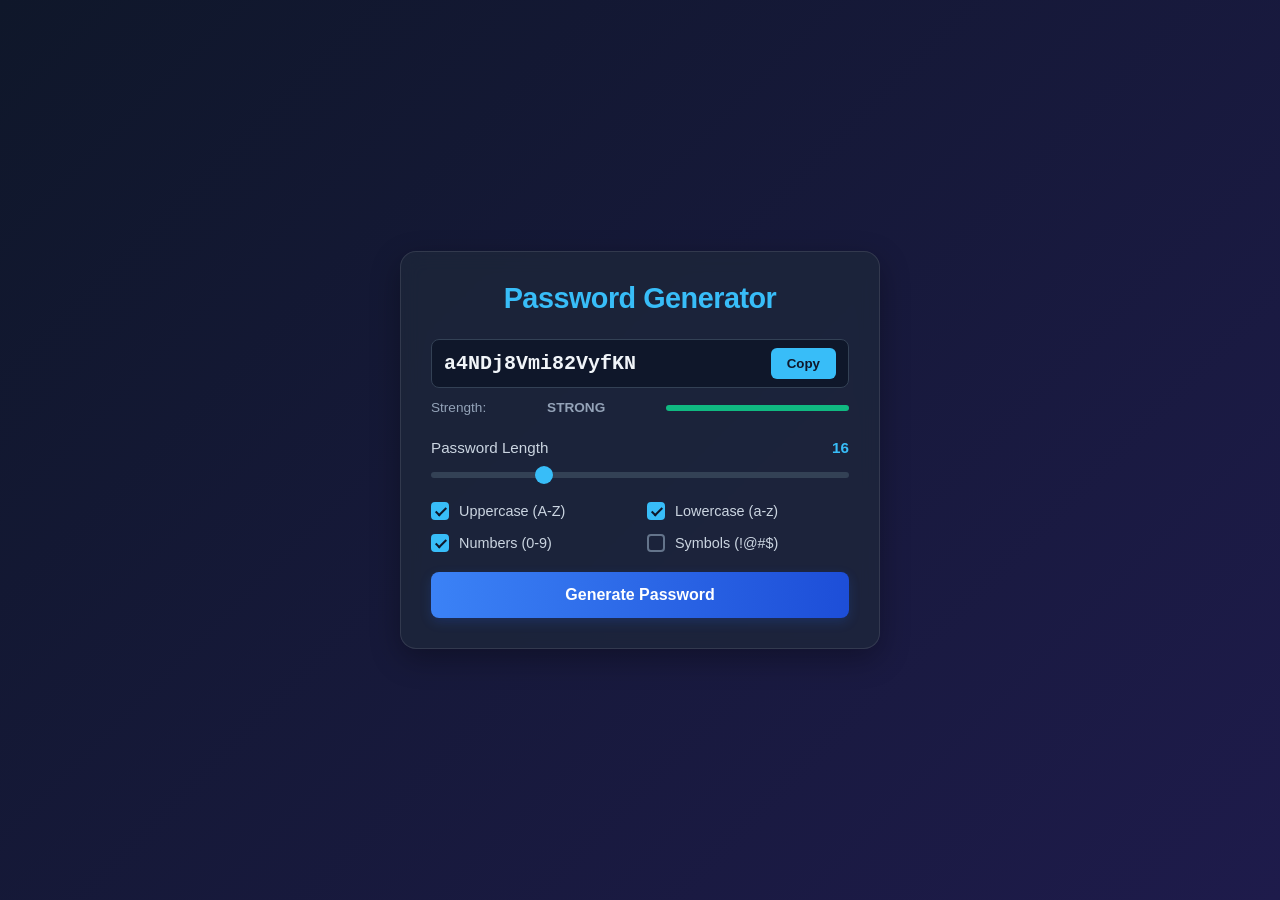
==== src/index.html @ b7ec7d81 "Folder manage" ====
<!DOCTYPE html>
<html lang="en">
<head>
    <meta charset="UTF-8">
    <meta name="viewport" content="width=device-width, initial-scale=1.0">
    <title>Password Generator</title>
    <link rel="stylesheet" href="style.css">
    <link rel="icon" href="Password.png" type="image/png">
</head>
<body>

    <div class="container">
        <div class="generator-card">
            <h2>Password Generator</h2>
            
            <div class="display-container">
                <input type="text" id="password-display" readonly placeholder="Click Generate or change options">
                <button id="copy-btn" title="Copy to Clipboard">
                    <span id="copy-text">Copy</span>
                </button>
            </div>

            <div class="strength-container">
                <span>Strength:</span>
                <span id="strength-text">Weak</span>
                <div class="strength-meter">
                    <div id="strength-bar"></div>
                </div>
            </div>

            <div class="controls">
                <div class="control-group">
                    <div class="slider-header">
                        <label for="length-slider">Password Length</label>
                        <span id="length-val">16</span>
                    </div>
                    <input type="range" id="length-slider" min="4" max="50" value="16">
                </div>

                <div class="options-grid">
                    <label class="option-checkbox">
                        <input type="checkbox" id="uppercase" checked>
                        <span class="custom-check"></span>
                        Uppercase (A-Z)
                    </label>
                    
                    <label class="option-checkbox">
                        <input type="checkbox" id="lowercase" checked>
                        <span class="custom-check"></span>
                        Lowercase (a-z)
                    </label>
                    
                    <label class="option-checkbox">
                        <input type="checkbox" id="numbers" checked>
                        <span class="custom-check"></span>
                        Numbers (0-9)
                    </label>
                    
                    <label class="option-checkbox">
                        <input type="checkbox" id="symbols">
                        <span class="custom-check"></span>
                        Symbols (!@#$)
                    </label>
                </div>

                <p id="error-message" class="error-hidden">Please select at least one character type!</p>

                <button id="generate-btn" class="btn-primary">Generate Password</button>
            </div>
        </div>
    </div>

    <script src="script.js"></script>
</body>
</html>
---- src/style.css ----
/* --- Global Styles & Reset --- */
* {
    box-sizing: border-box;
    margin: 0;
    padding: 0;
    font-family: 'Segoe UI', Tahoma, Geneva, Verdana, sans-serif;
}

body {
    background: linear-gradient(135deg, #0f172a 0%, #1e1b4b 100%);
    min-height: 100vh;
    display: flex;
    justify-content: center;
    align-items: center;
    padding: 20px;
    color: #f8fafc;
}

/* --- Container & Card Layout --- */
.container {
    width: 100%;
    max-width: 480px;
}

.generator-card {
    background: rgba(30, 41, 59, 0.7);
    backdrop-filter: blur(10px);
    border: 1px solid rgba(255, 255, 255, 0.1);
    padding: 30px;
    border-radius: 16px;
    box-shadow: 0 10px 30px rgba(0, 0, 0, 0.3);
}

h2 {
    text-align: center;
    margin-bottom: 24px;
    font-size: 1.8rem;
    font-weight: 600;
    letter-spacing: -0.5px;
    color: #38bdf8;
}

/* --- Password Display Area --- */
.display-container {
    display: flex;
    background: #0f172a;
    border-radius: 8px;
    padding: 8px 12px;
    margin-bottom: 12px;
    border: 1px solid #334155;
    align-items: center;
}

#password-display {
    flex: 1;
    background: transparent;
    border: none;
    outline: none;
    color: #f1f5f9;
    font-family: 'Courier New', Courier, monospace;
    font-size: 1.25rem;
    font-weight: bold;
    padding-right: 10px;
    width: 100%;
}

#copy-btn {
    background: #38bdf8;
    color: #0f172a;
    border: none;
    padding: 8px 16px;
    border-radius: 6px;
    font-weight: 600;
    cursor: pointer;
    transition: all 0.2s ease;
    white-space: nowrap;
}

#copy-btn:hover {
    background: #0ea5e9;
    transform: scale(1.03);
}

#copy-btn:active {
    transform: scale(0.97);
}

/* --- Password Strength Indicator --- */
.strength-container {
    display: flex;
    align-items: center;
    justify-content: space-between;
    font-size: 0.85rem;
    margin-bottom: 24px;
    color: #94a3b8;
}

#strength-text {
    font-weight: bold;
    text-transform: uppercase;
}

.strength-meter {
    flex: 0.6;
    height: 6px;
    background: #334155;
    border-radius: 3px;
    overflow: hidden;
}

#strength-bar {
    height: 100%;
    width: 0%;
    background: #ef4444;
    transition: all 0.3s ease-in-out;
}

/* --- Controls & Inputs --- */
.control-group {
    margin-bottom: 20px;
}

.slider-header {
    display: flex;
    justify-content: space-between;
    margin-bottom: 8px;
    color: #cbd5e1;
    font-size: 0.95rem;
}

#length-val {
    color: #38bdf8;
    font-weight: bold;
}

/* Range Slider Custom Styling */
input[type="range"] {
    -webkit-appearance: none;
    width: 100%;
    height: 6px;
    background: #334155;
    border-radius: 5px;
    outline: none;
}

input[type="range"]::-webkit-slider-thumb {
    -webkit-appearance: none;
    width: 18px;
    height: 18px;
    border-radius: 50%;
    background: #38bdf8;
    cursor: pointer;
    transition: transform 0.1s;
}

input[type="range"]::-webkit-slider-thumb:hover {
    transform: scale(1.2);
}

/* --- Options Checkbox Grid --- */
.options-grid {
    display: grid;
    grid-template-columns: 1fr 1fr;
    gap: 14px;
    margin-bottom: 20px;
}

.option-checkbox {
    display: flex;
    align-items: center;
    cursor: pointer;
    user-select: none;
    color: #cbd5e1;
    font-size: 0.9rem;
}

.option-checkbox input {
    display: none; /* Hide standard input */
}

/* Custom Checkbox Design */
.custom-check {
    width: 18px;
    height: 18px;
    border: 2px solid #64748b;
    border-radius: 4px;
    margin-right: 10px;
    display: inline-block;
    position: relative;
    transition: all 0.2s ease;
}

.option-checkbox input:checked + .custom-check {
    background: #38bdf8;
    border-color: #38bdf8;
}

.option-checkbox input:checked + .custom-check::after {
    content: "";
    position: absolute;
    left: 5px;
    top: 1px;
    width: 4px;
    height: 9px;
    border: solid #0f172a;
    border-width: 0 2px 2px 0;
    transform: rotate(45deg);
}

/* --- Error Messaging --- */
#error-message {
    color: #f87171;
    font-size: 0.85rem;
    margin-bottom: 15px;
    text-align: center;
    transition: all 0.3s ease;
}

.error-hidden {
    visibility: hidden;
    opacity: 0;
    height: 0;
    margin-bottom: 0 !important;
}

/* --- Main CTA Button --- */
.btn-primary {
    width: 100%;
    background: linear-gradient(90deg, #3b82f6 0%, #1d4ed8 100%);
    color: white;
    border: none;
    padding: 14px;
    border-radius: 8px;
    font-size: 1rem;
    font-weight: 600;
    cursor: pointer;
    box-shadow: 0 4px 12px rgba(37, 99, 235, 0.2);
    transition: all 0.2s ease;
}

.btn-primary:hover {
    background: linear-gradient(90deg, #60a5fa 0%, #2563eb 100%);
    box-shadow: 0 6px 16px rgba(37, 99, 235, 0.4);
}

.btn-primary:active {
    transform: scale(0.98);
}

/* --- Responsive Adjustments --- */
@media (max-width: 400px) {
    .options-grid {
        grid-template-columns: 1fr;
        gap: 10px;
    }
    
    .generator-card {
        padding: 20px;
    }
}
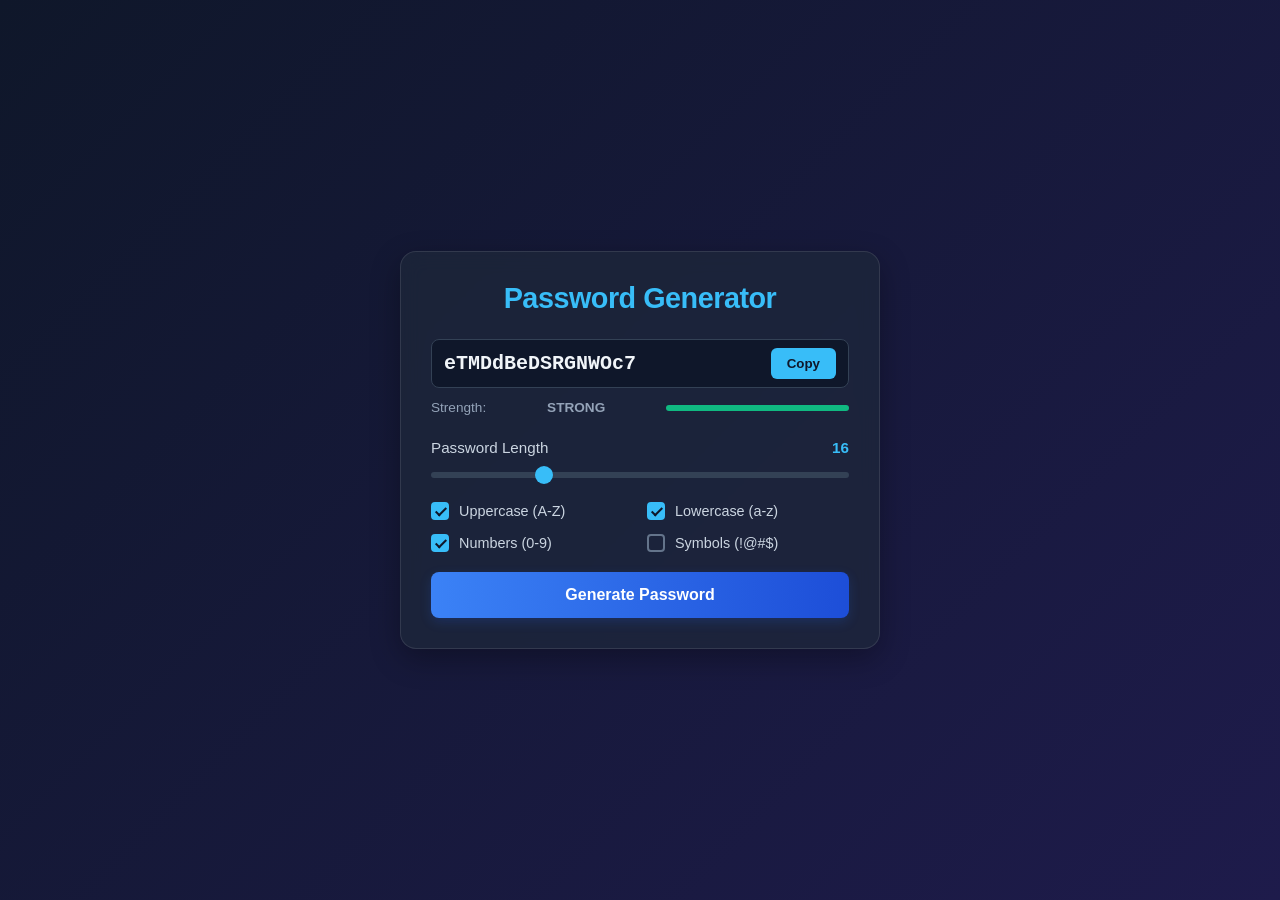
==== commit c148681b: "icon change" ====
--- a/src/index.html
+++ b/src/index.html
@@ -3,9 +3,12 @@
 <head>
     <meta charset="UTF-8">
     <meta name="viewport" content="width=device-width, initial-scale=1.0">
+    
     <title>Password Generator</title>
+
     <link rel="stylesheet" href="style.css">
-    <link rel="icon" href="Password.png" type="image/png">
+
+    <link rel="icon" href="Favicon.png" type="image/png">
 </head>
 <body>
 
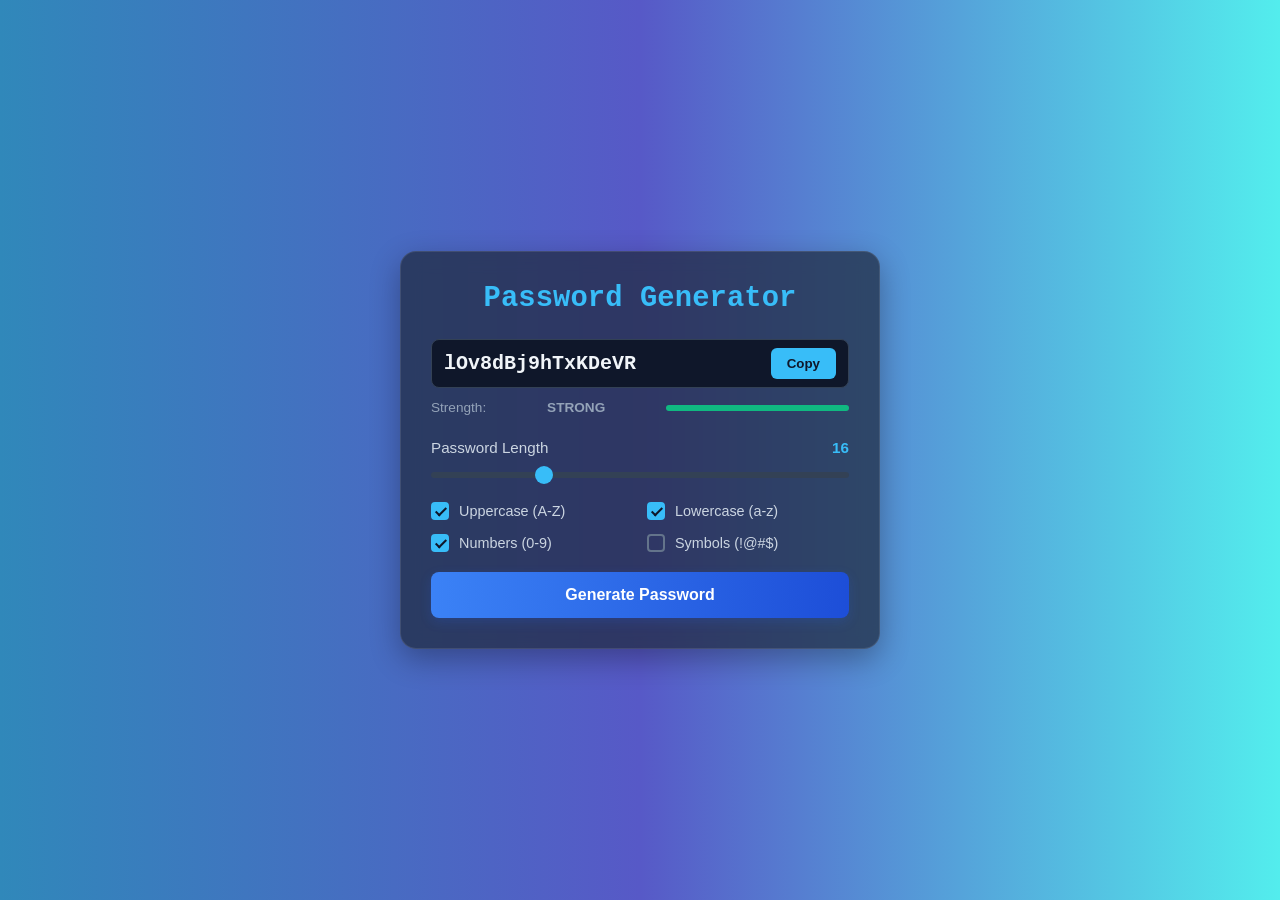
==== commit a061eacf: "Favicon Change" ====
--- a/src/index.html
+++ b/src/index.html
@@ -3,12 +3,12 @@
 <head>
     <meta charset="UTF-8">
     <meta name="viewport" content="width=device-width, initial-scale=1.0">
-    
+
     <title>Password Generator</title>
 
     <link rel="stylesheet" href="style.css">
 
-    <link rel="icon" href="Favicon.png" type="image/png">
+    <link rel="icon" href="/Assets/Favicon.png" type="image/png">
 </head>
 <body>
 
--- a/src/style.css
+++ b/src/style.css
@@ -1,4 +1,5 @@
 /* --- Global Styles & Reset --- */
+
 * {
     box-sizing: border-box;
     margin: 0;
@@ -7,7 +8,8 @@
 }
 
 body {
-    background: linear-gradient(135deg, #0f172a 0%, #1e1b4b 100%);
+    background: #3088ba;
+    background: linear-gradient(90deg, rgba(48, 136, 186, 1) 0%, rgba(87, 89, 199, 1) 50%, rgba(83, 237, 237, 1) 100%);
     min-height: 100vh;
     display: flex;
     justify-content: center;
@@ -17,6 +19,7 @@
 }
 
 /* --- Container & Card Layout --- */
+
 .container {
     width: 100%;
     max-width: 480px;
@@ -34,13 +37,15 @@
 h2 {
     text-align: center;
     margin-bottom: 24px;
+    font-family: 'Courier New', Courier, monospace;
     font-size: 1.8rem;
     font-weight: 600;
-    letter-spacing: -0.5px;
+    letter-spacing: 0.1px;
     color: #38bdf8;
 }
 
 /* --- Password Display Area --- */
+
 .display-container {
     display: flex;
     background: #0f172a;
@@ -86,6 +91,7 @@
 }
 
 /* --- Password Strength Indicator --- */
+
 .strength-container {
     display: flex;
     align-items: center;
@@ -116,6 +122,7 @@
 }
 
 /* --- Controls & Inputs --- */
+
 .control-group {
     margin-bottom: 20px;
 }
@@ -134,6 +141,7 @@
 }
 
 /* Range Slider Custom Styling */
+
 input[type="range"] {
     -webkit-appearance: none;
     width: 100%;
@@ -158,6 +166,7 @@
 }
 
 /* --- Options Checkbox Grid --- */
+
 .options-grid {
     display: grid;
     grid-template-columns: 1fr 1fr;
@@ -176,9 +185,11 @@
 
 .option-checkbox input {
     display: none; /* Hide standard input */
+
 }
 
 /* Custom Checkbox Design */
+
 .custom-check {
     width: 18px;
     height: 18px;
@@ -208,6 +219,7 @@
 }
 
 /* --- Error Messaging --- */
+
 #error-message {
     color: #f87171;
     font-size: 0.85rem;
@@ -224,6 +236,7 @@
 }
 
 /* --- Main CTA Button --- */
+
 .btn-primary {
     width: 100%;
     background: linear-gradient(90deg, #3b82f6 0%, #1d4ed8 100%);
@@ -248,6 +261,7 @@
 }
 
 /* --- Responsive Adjustments --- */
+
 @media (max-width: 400px) {
     .options-grid {
         grid-template-columns: 1fr;
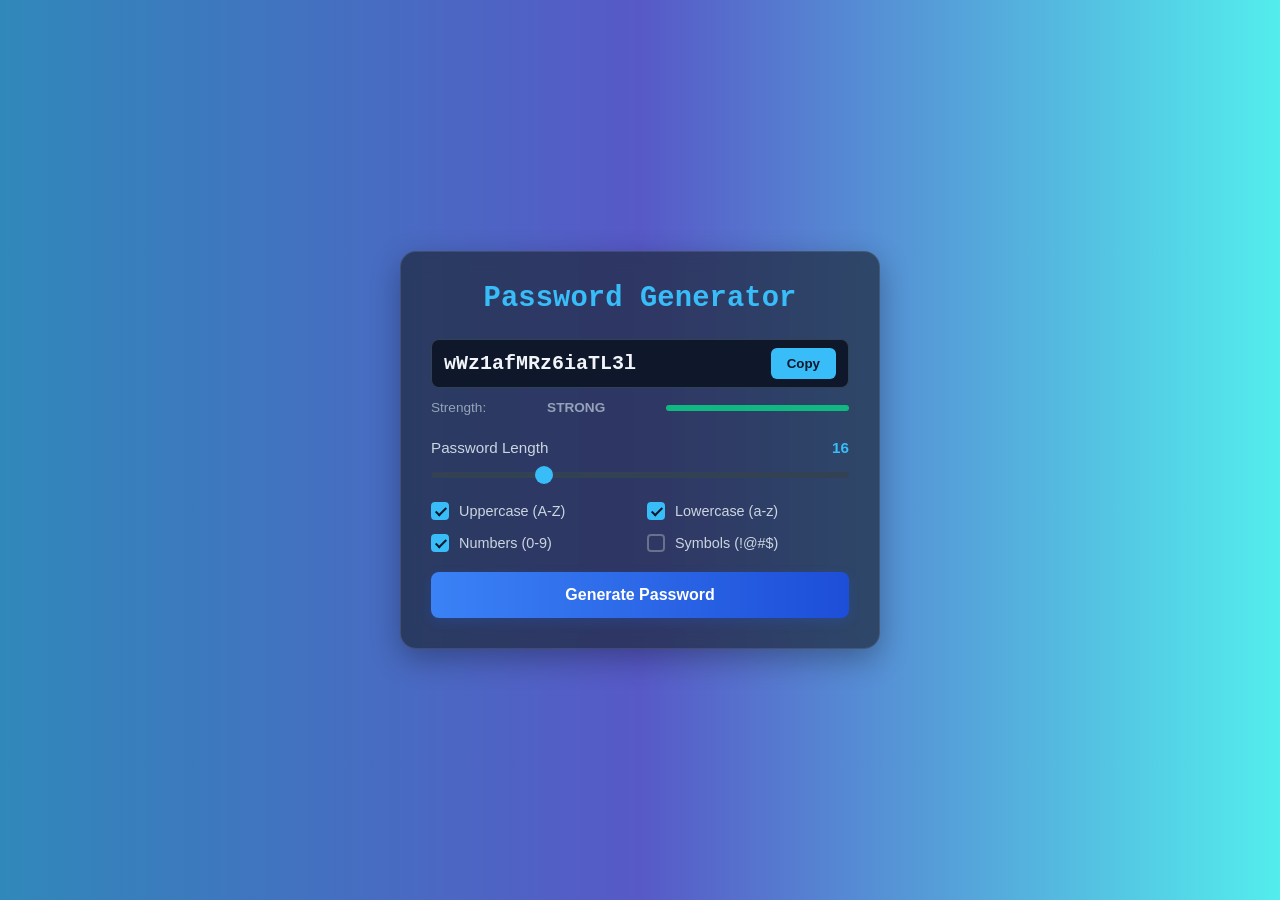
==== commit a61477f5: "favicon" ====
--- a/src/index.html
+++ b/src/index.html
@@ -8,7 +8,7 @@
 
     <link rel="stylesheet" href="style.css">
 
-    <link rel="icon" href="/Assets/Favicon.png" type="image/png">
+    <link rel="icon" href="Assets/Favicon.png" type="image/png">
 </head>
 <body>
 
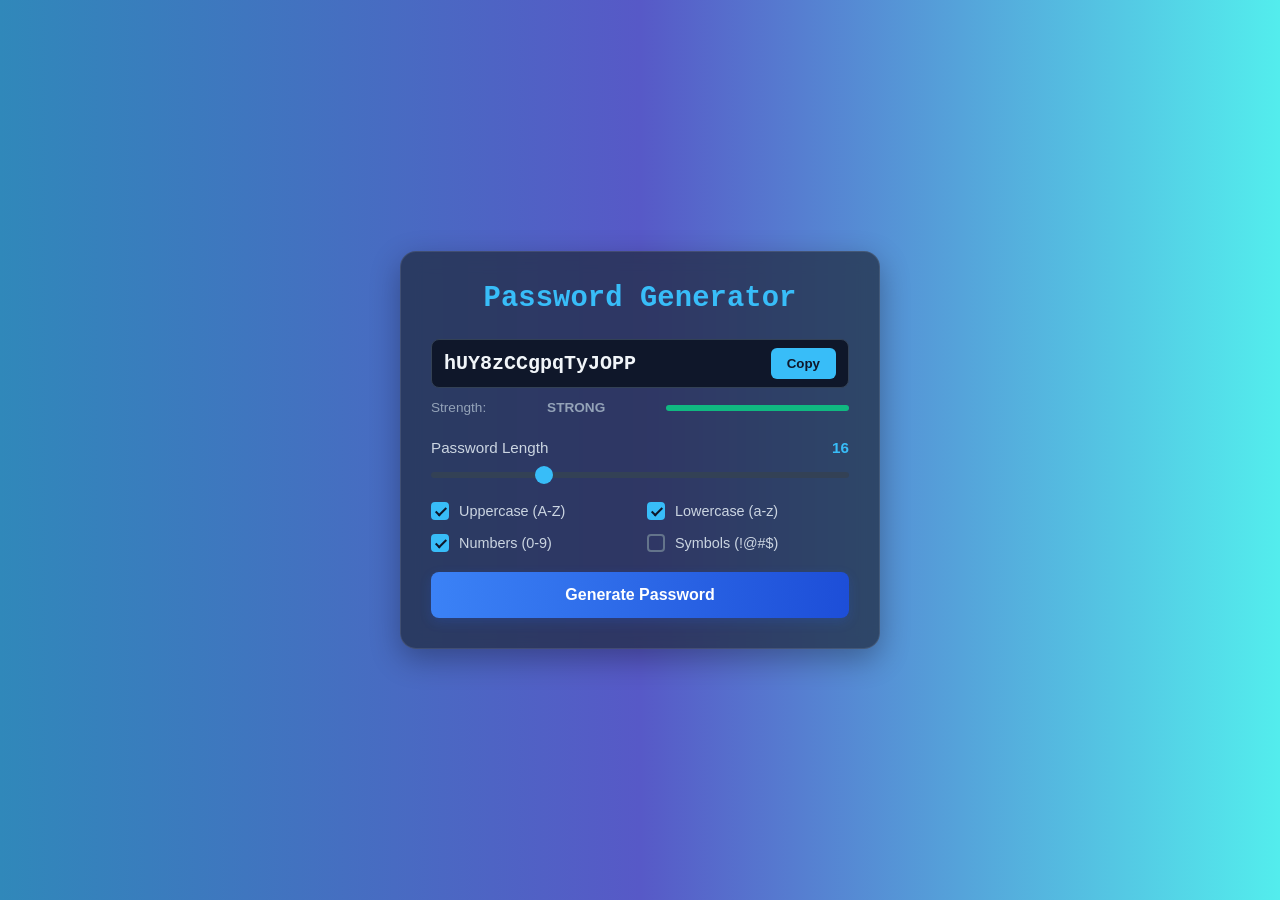
==== commit 95a97a88: "icon" ====
--- a/src/index.html
+++ b/src/index.html
@@ -7,8 +7,8 @@
     <title>Password Generator</title>
 
     <link rel="stylesheet" href="style.css">
+    <link rel="icon" href="Assets/icon.png" type="image/png">
 
-    <link rel="icon" href="Assets/Favicon.png" type="image/png">
 </head>
 <body>
 
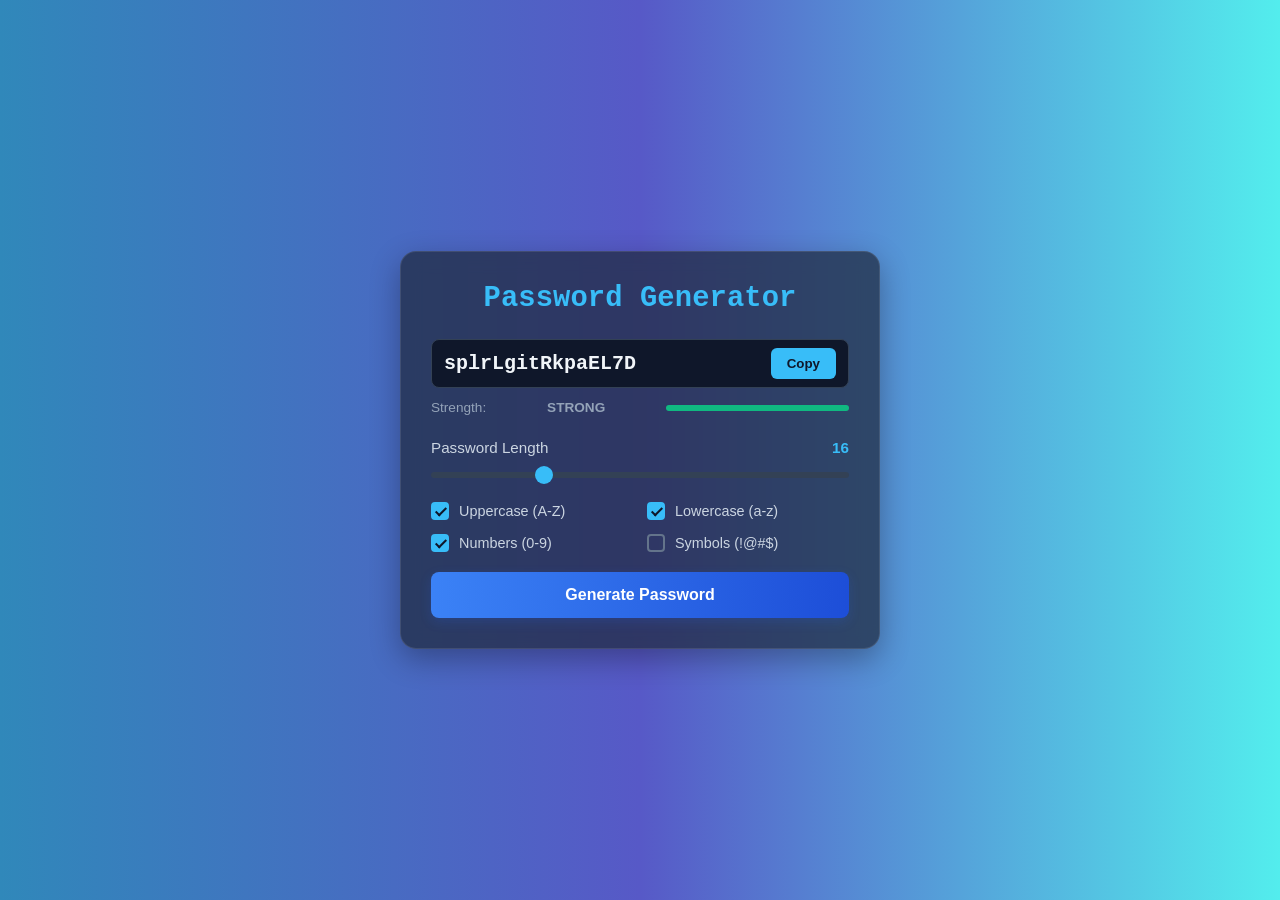
==== commit 6602e7ea: "icon" ====
--- a/src/index.html
+++ b/src/index.html
@@ -7,7 +7,8 @@
     <title>Password Generator</title>
 
     <link rel="stylesheet" href="style.css">
-    <link rel="icon" href="Assets/icon.png" type="image/png">
+    <link rel="icon" href="../Assets/icon.png?v=1" type="image/png">
+
 
 </head>
 <body>
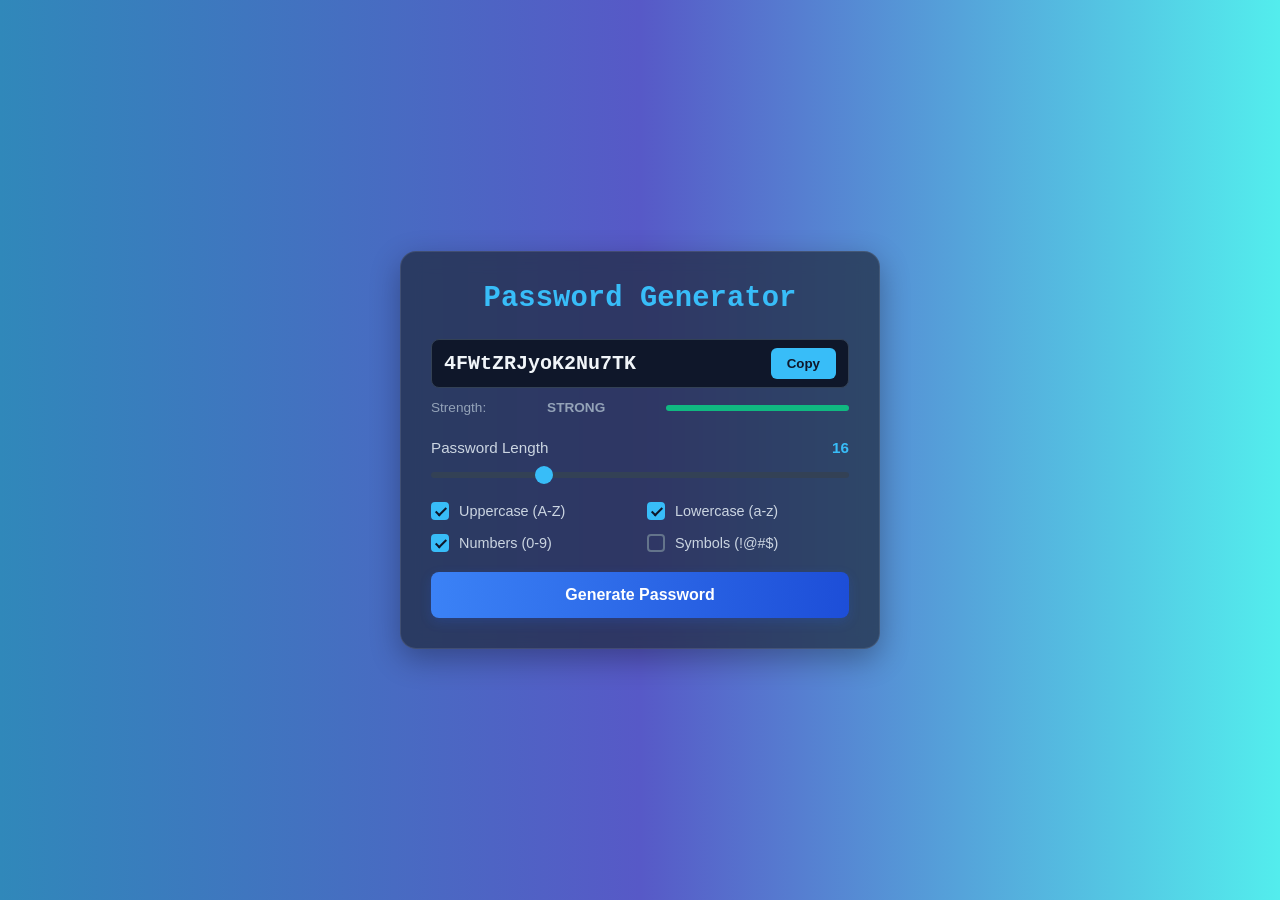
==== commit 9c2c37e5: "icon" ====
--- a/src/index.html
+++ b/src/index.html
@@ -7,7 +7,7 @@
     <title>Password Generator</title>
 
     <link rel="stylesheet" href="style.css">
-    <link rel="icon" href="../Assets/icon.png?v=1" type="image/png">
+    <link rel="icon" href="/Assets/icon.png?v=1" type="image/png">
 
 
 </head>
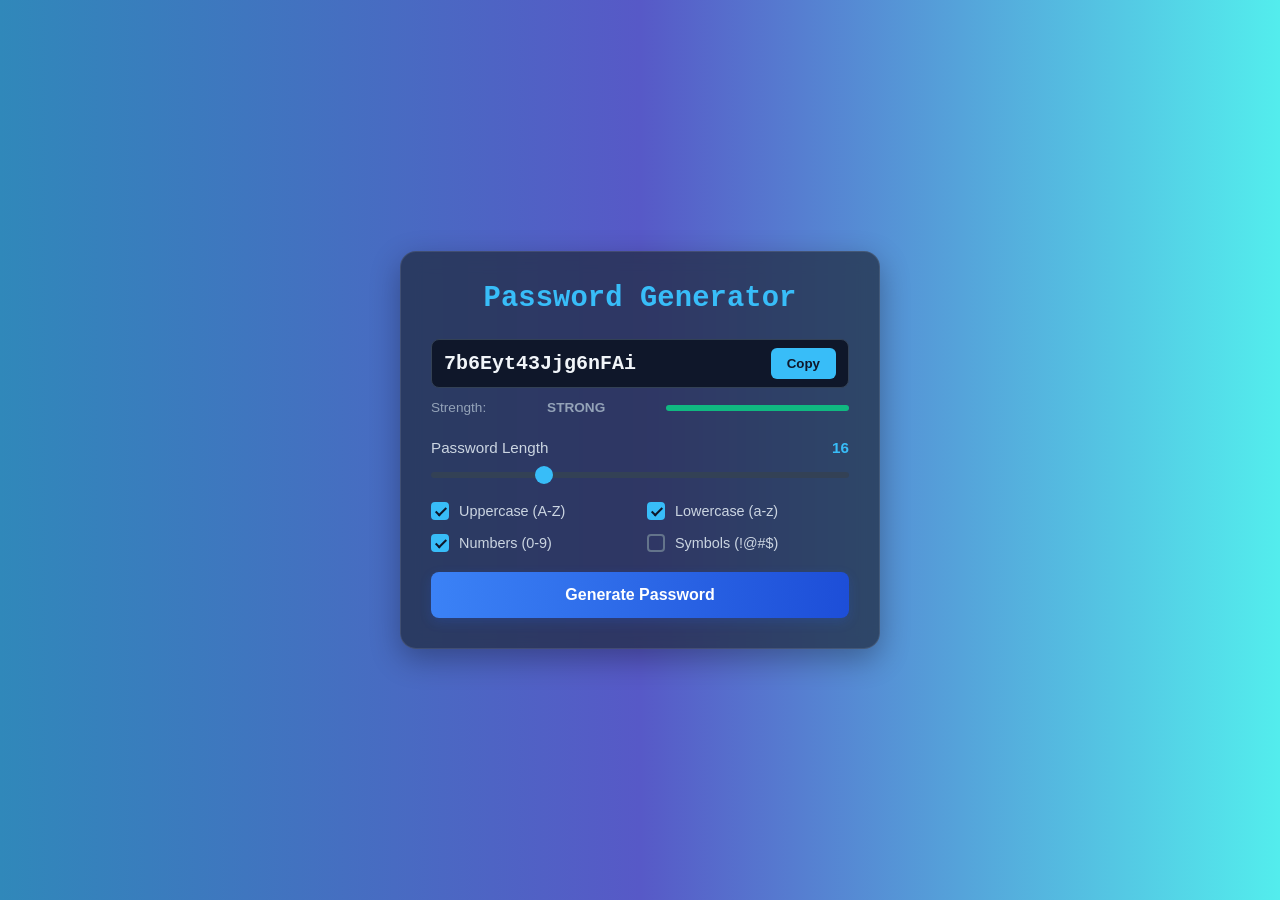
==== commit 5b42666e: "gif icon" ====
--- a/src/index.html
+++ b/src/index.html
@@ -7,7 +7,7 @@
     <title>Password Generator</title>
 
     <link rel="stylesheet" href="style.css">
-    <link rel="icon" href="/Assets/icon.png?v=1" type="image/png">
+    <link rel="icon" href="/Assets/icons8-key.gif" type="image/gif">
 
 
 </head>
